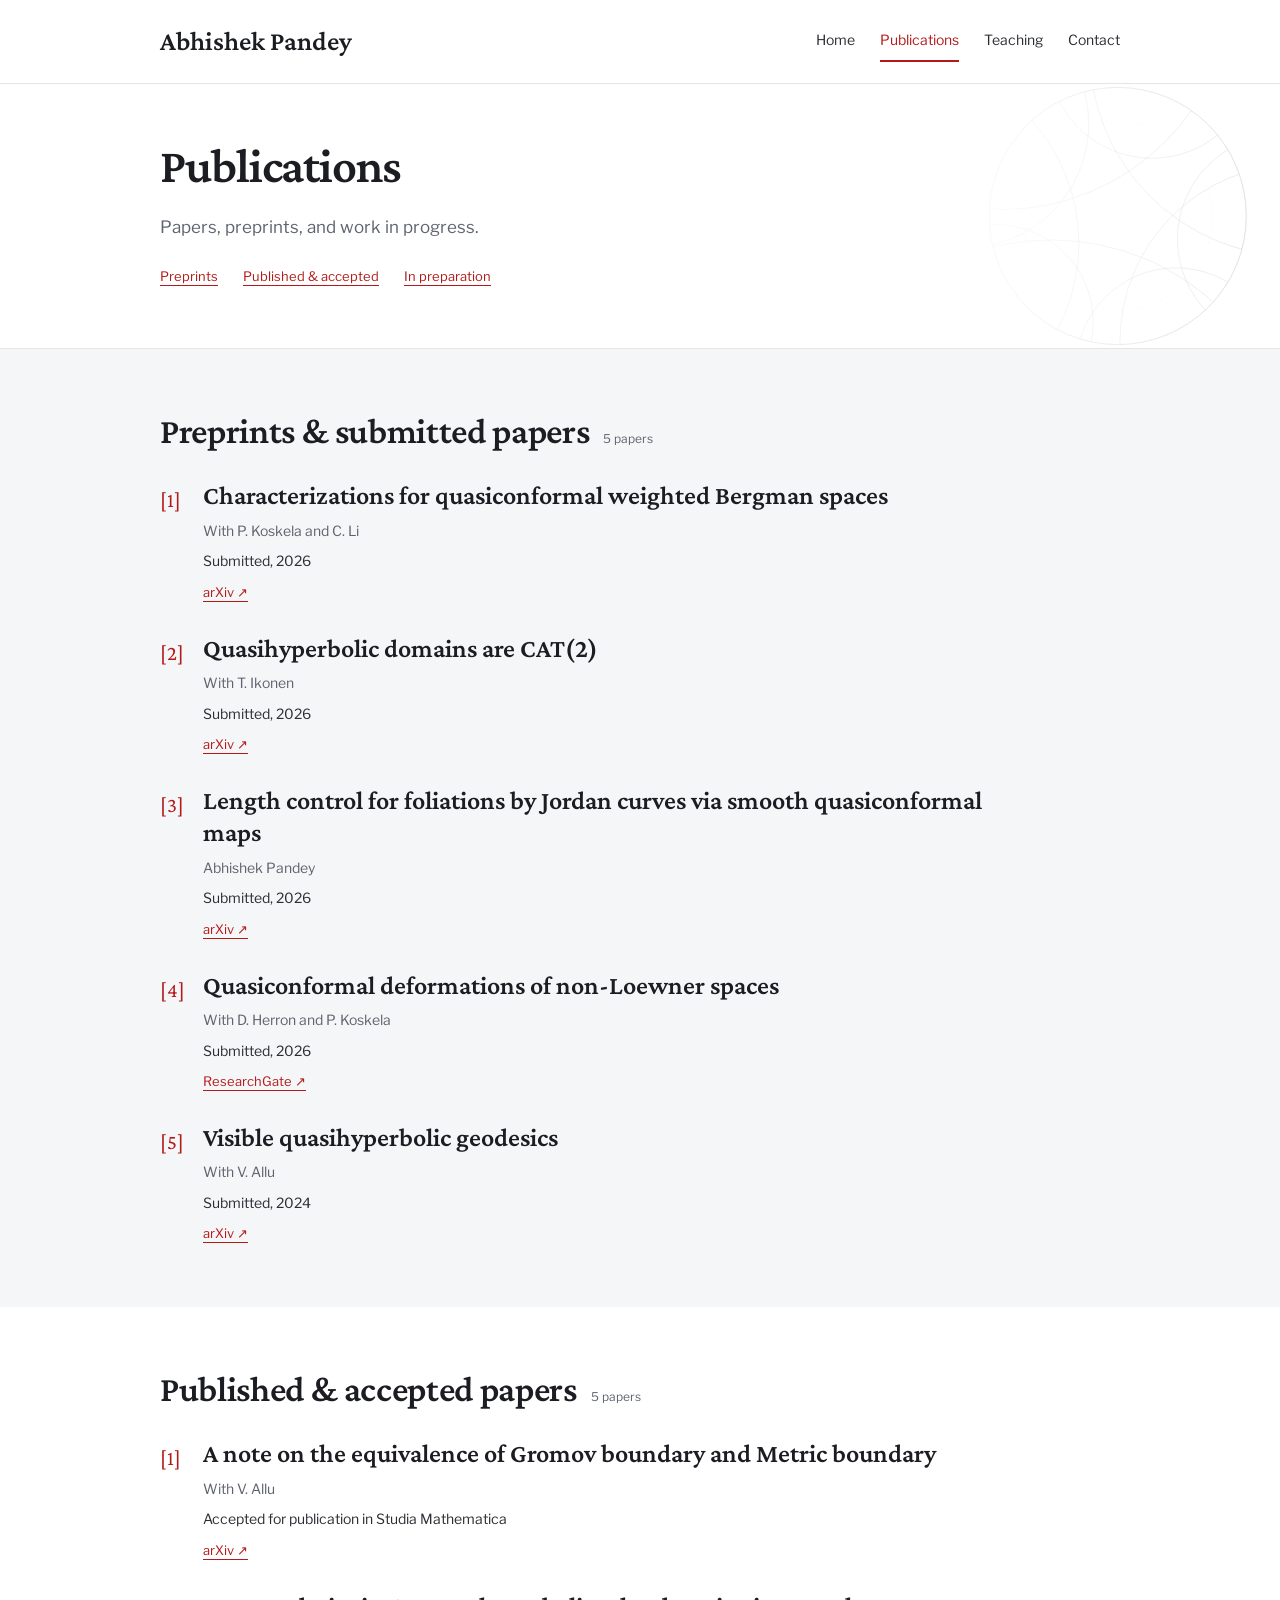
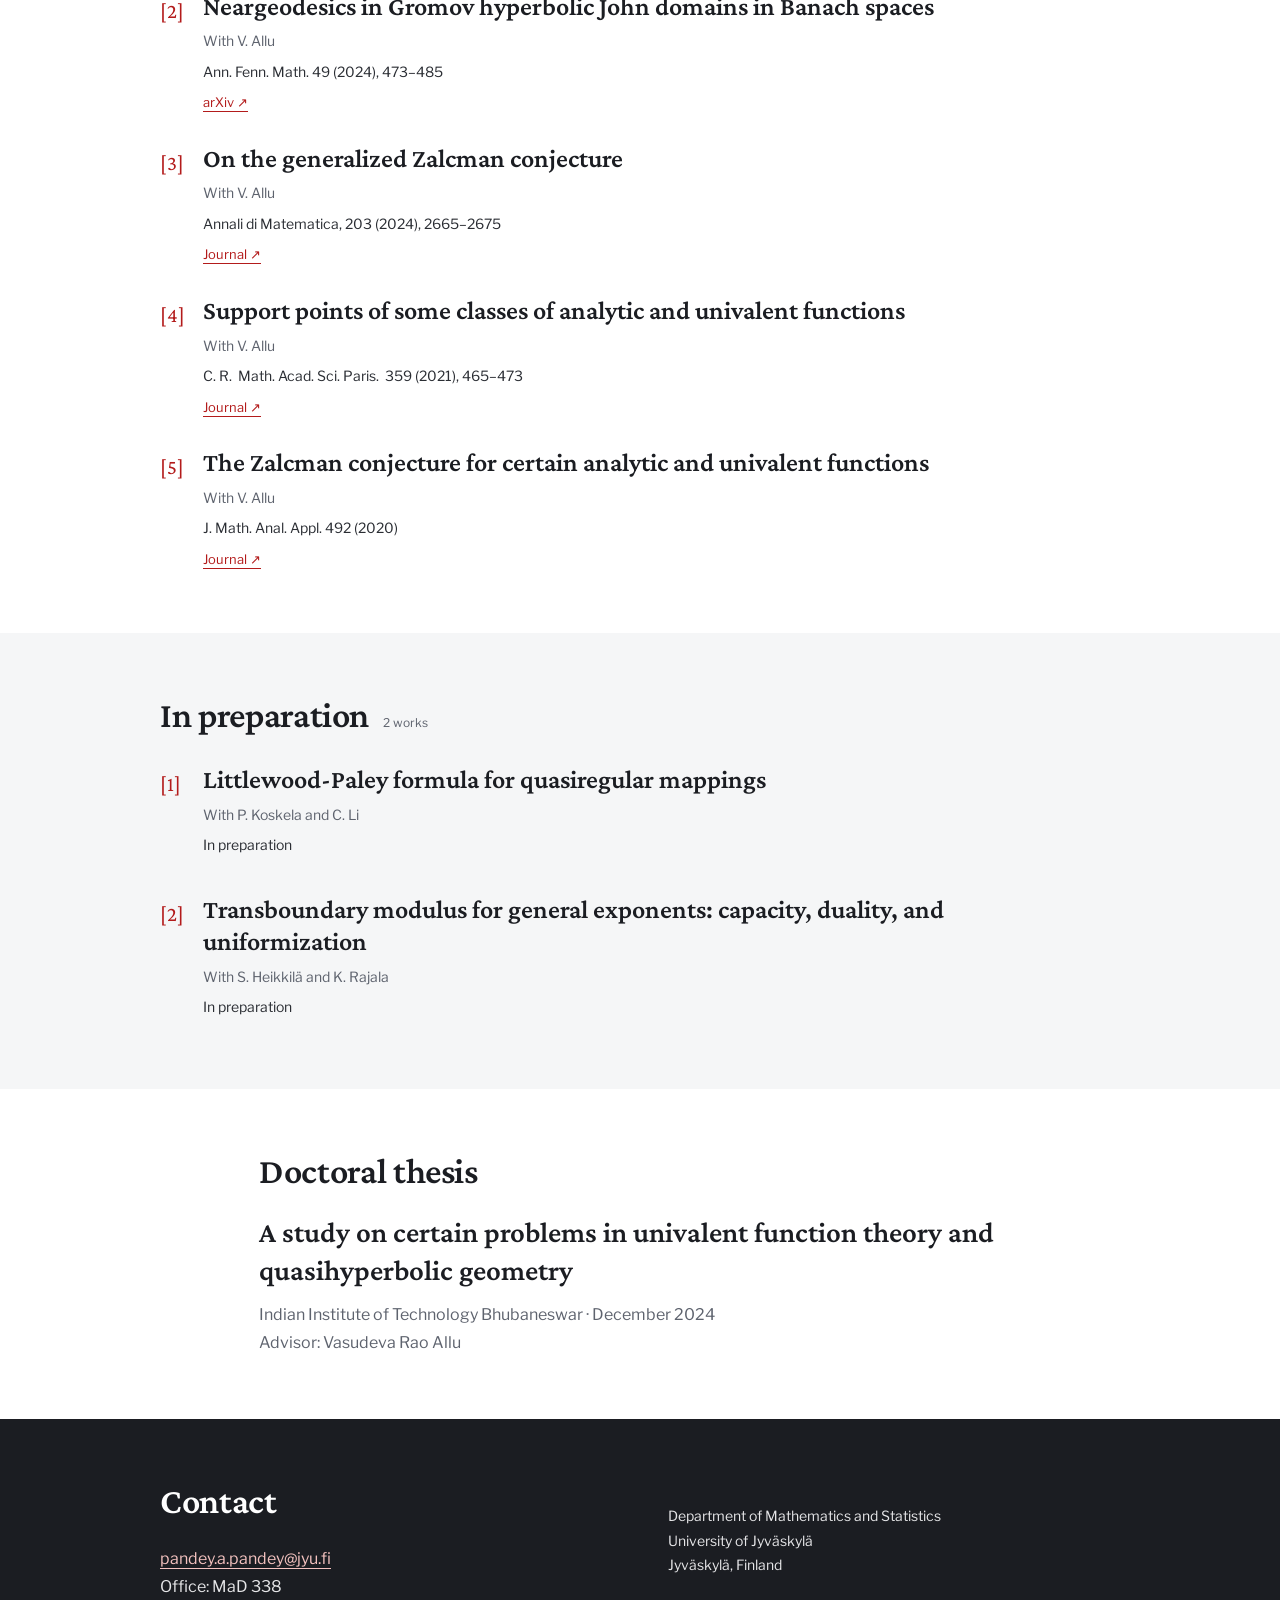
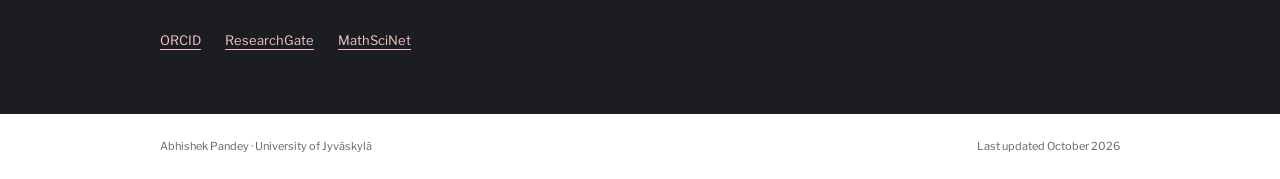
==== publications.html @ 5bc91081 "Add files via upload" ====
<!doctype html>
<html lang="en"><head><meta charset="utf-8"><meta name="viewport" content="width=device-width, initial-scale=1"><title>Publications · Abhishek Pandey</title><meta name="description" content="Research papers, preprints, and work in preparation by Abhishek Pandey in quasiconformal analysis, quasihyperbolic geometry, and complex analysis."><meta name="theme-color" content="#b31b1b"><link rel="icon" type="image/svg+xml" href="assets/favicon.svg"><link rel="stylesheet" href="style.css"><script type="application/ld+json">{"@context": "https://schema.org", "@type": "Person", "name": "Abhishek Pandey", "jobTitle": "Postdoctoral Researcher", "affiliation": {"@type": "Organization", "name": "University of Jyväskylä"}, "email": "pandey.a.pandey@jyu.fi", "sameAs": ["https://orcid.org/0009-0004-5698-4659", "https://www.researchgate.net/profile/Abhishek_Pandey86"]}</script></head><body><a class="skip" href="#main">Skip to content</a><header class="site-header"><div class="wrap header-inner"><a class="site-name" href="index.html">Abhishek Pandey</a><nav class="navigation" aria-label="Main navigation"><a href="index.html">Home</a><a href="publications.html" aria-current="page">Publications</a><a href="teaching.html">Teaching</a><a href="index.html#contact">Contact</a></nav></div></header><main id="main"><section class="hero small" aria-label="Introduction"><div class="wrap"><h1>Publications</h1><p>Papers, preprints, and work in progress.</p><nav class="page-jump" aria-label="Publication sections"><a href="#preprints-submitted">Preprints</a><a href="#published-accepted">Published &amp; accepted</a><a href="#in-preparation">In preparation</a></nav></div></section><section class="section band" id="preprints-submitted" aria-labelledby="preprints-submitted-title"><div class="wrap"><div class="section-heading"><h2 id="preprints-submitted-title">Preprints &amp; submitted papers</h2><span class="count">5 papers</span></div><ol class="paper-list"><li class="paper"><h3><a href="https://arxiv.org/pdf/2610.14267">Characterizations for quasiconformal weighted Bergman spaces</a></h3><p class="authors">With P. Koskela and C. Li</p><p class="citation">Submitted, 2026</p><div class="paper-links"><a href="https://arxiv.org/pdf/2610.14267">arXiv <span aria-hidden="true">↗</span><span class="sr-only"> — Characterizations for quasiconformal weighted Bergman spaces</span></a></div></li><li class="paper"><h3><a href="https://arxiv.org/pdf/2609.24610">Quasihyperbolic domains are CAT(2)</a></h3><p class="authors">With T. Ikonen</p><p class="citation">Submitted, 2026</p><div class="paper-links"><a href="https://arxiv.org/pdf/2609.24610">arXiv <span aria-hidden="true">↗</span><span class="sr-only"> — Quasihyperbolic domains are CAT(2)</span></a></div></li><li class="paper"><h3><a href="https://arxiv.org/abs/2610.21009">Length control for foliations by Jordan curves via smooth quasiconformal maps</a></h3><p class="authors">Abhishek Pandey</p><p class="citation">Submitted, 2026</p><div class="paper-links"><a href="https://arxiv.org/abs/2610.21009">arXiv <span aria-hidden="true">↗</span><span class="sr-only"> — Length control for foliations by Jordan curves via smooth quasiconformal maps</span></a></div></li><li class="paper"><h3><a href="https://www.researchgate.net/publication/415911220_QUASICONFORMAL_DEFORMATIONS_OF_NON-LOEWNER_SPACES">Quasiconformal deformations of non-Loewner spaces</a></h3><p class="authors">With D. Herron and P. Koskela</p><p class="citation">Submitted, 2026</p><div class="paper-links"><a href="https://www.researchgate.net/publication/415911220_QUASICONFORMAL_DEFORMATIONS_OF_NON-LOEWNER_SPACES">ResearchGate <span aria-hidden="true">↗</span><span class="sr-only"> — Quasiconformal deformations of non-Loewner spaces</span></a></div></li><li class="paper"><h3><a href="https://doi.org/10.48550/arXiv.2306.03815">Visible quasihyperbolic geodesics</a></h3><p class="authors">With V. Allu</p><p class="citation">Submitted, 2024</p><div class="paper-links"><a href="https://doi.org/10.48550/arXiv.2306.03815">arXiv <span aria-hidden="true">↗</span><span class="sr-only"> — Visible quasihyperbolic geodesics</span></a></div></li></ol></div></section><section class="section" id="published-accepted" aria-labelledby="published-accepted-title"><div class="wrap"><div class="section-heading"><h2 id="published-accepted-title">Published &amp; accepted papers</h2><span class="count">5 papers</span></div><ol class="paper-list"><li class="paper"><h3><a href="https://arxiv.org/abs/2405.10273">A note on the equivalence of Gromov boundary and Metric boundary</a></h3><p class="authors">With V. Allu</p><p class="citation">Accepted for publication in Studia Mathematica</p><div class="paper-links"><a href="https://arxiv.org/abs/2405.10273">arXiv <span aria-hidden="true">↗</span><span class="sr-only"> — A note on the equivalence of Gromov boundary and Metric boundary</span></a></div></li><li class="paper"><h3><a href="https://arxiv.org/abs/2301.13147v3">Neargeodesics in Gromov hyperbolic John domains in Banach spaces</a></h3><p class="authors">With V. Allu</p><p class="citation">Ann. Fenn. Math. 49 (2024), 473–485</p><div class="paper-links"><a href="https://arxiv.org/abs/2301.13147v3">arXiv <span aria-hidden="true">↗</span><span class="sr-only"> — Neargeodesics in Gromov hyperbolic John domains in Banach spaces</span></a></div></li><li class="paper"><h3><a href="https://doi.org/10.1007/s10231-024-01461-z">On the generalized Zalcman conjecture</a></h3><p class="authors">With V. Allu</p><p class="citation">Annali di Matematica, 203 (2024), 2665–2675</p><div class="paper-links"><a href="https://doi.org/10.1007/s10231-024-01461-z">Journal <span aria-hidden="true">↗</span><span class="sr-only"> — On the generalized Zalcman conjecture</span></a></div></li><li class="paper"><h3><a href="https://comptes-rendus.academie-sciences.fr/mathematique/articles/10.5802/crmath.181/">Support points of some classes of analytic and univalent functions</a></h3><p class="authors">With V. Allu</p><p class="citation">C. R.  Math. Acad. Sci. Paris.  359 (2021), 465–473</p><div class="paper-links"><a href="https://comptes-rendus.academie-sciences.fr/mathematique/articles/10.5802/crmath.181/">Journal <span aria-hidden="true">↗</span><span class="sr-only"> — Support points of some classes of analytic and univalent functions</span></a></div></li><li class="paper"><h3><a href="https://doi.org/10.1016/j.jmaa.2020.124466">The Zalcman conjecture for certain analytic and univalent functions</a></h3><p class="authors">With V. Allu</p><p class="citation">J. Math. Anal. Appl. 492 (2020)</p><div class="paper-links"><a href="https://doi.org/10.1016/j.jmaa.2020.124466">Journal <span aria-hidden="true">↗</span><span class="sr-only"> — The Zalcman conjecture for certain analytic and univalent functions</span></a></div></li></ol></div></section><section class="section band" id="in-preparation" aria-labelledby="in-preparation-title"><div class="wrap"><div class="section-heading"><h2 id="in-preparation-title">In preparation</h2><span class="count">2 works</span></div><ol class="paper-list"><li class="paper"><h3>Littlewood-Paley formula for quasiregular mappings</h3><p class="authors">With P. Koskela and C. Li</p><p class="citation">In preparation</p></li><li class="paper"><h3>Transboundary modulus for general exponents: capacity, duality, and uniformization</h3><p class="authors">With S. Heikkilä and K. Rajala</p><p class="citation">In preparation</p></li></ol></div></section><section class="section" aria-labelledby="thesis-title"><div class="wrap thesis"><h2 id="thesis-title">Doctoral thesis</h2><h3>A study on certain problems in univalent function theory and quasihyperbolic geometry</h3><p class="muted">Indian Institute of Technology Bhubaneswar · December 2024<br>Advisor: Vasudeva Rao Allu</p></div></section><section class="section contact" id="contact" aria-labelledby="contact-title"><div class="wrap"><div class="two-column"><div><h2 id="contact-title">Contact</h2><p><a href="mailto:pandey.a.pandey@jyu.fi">pandey.a.pandey@jyu.fi</a><br>Office: MaD 338</p></div><address>Department of Mathematics and Statistics<br>University of Jyväskylä<br>Jyväskylä, Finland</address></div><div class="profiles"><a href="https://orcid.org/0009-0004-5698-4659">ORCID</a><a href="https://www.researchgate.net/profile/Abhishek_Pandey86">ResearchGate</a><a href="https://mathscinet.ams.org/mathscinet/2006/mathscinet/search/author.html?mrauthid=1399513">MathSciNet</a></div></div></section></main><footer class="footer"><div class="wrap"><p>Abhishek Pandey · University of Jyväskylä</p><p>Last updated October 2026</p></div></footer></body></html>
---- style.css ----
@font-face{font-family:'Crimson Pro';font-style:normal;font-weight:400;font-display:swap;src:url('assets/fonts/crimson-pro-regular.ttf') format('truetype')}
@font-face{font-family:'Crimson Pro';font-style:normal;font-weight:600;font-display:swap;src:url('assets/fonts/crimson-pro-semibold.ttf') format('truetype')}
@font-face{font-family:'Libre Franklin';font-style:normal;font-weight:400;font-display:swap;src:url('assets/fonts/libre-franklin-regular.ttf') format('truetype')}
@font-face{font-family:'Libre Franklin';font-style:normal;font-weight:600;font-display:swap;src:url('assets/fonts/libre-franklin-semibold.ttf') format('truetype')}
:root{--ink:#1b1d22;--body:#2a2d33;--muted:#5e636e;--red:#b31b1b;--rule:#e4e5e8;--band:#f5f6f7;--serif:'Crimson Pro',Georgia,serif;--sans:'Libre Franklin',Arial,sans-serif}
*{box-sizing:border-box}
html{scroll-behavior:smooth;scroll-padding-top:24px}
body{margin:0;background:#fff;color:var(--body);font-family:var(--sans);font-size:16px;line-height:1.75;-webkit-font-smoothing:antialiased}
img{max-width:100%;height:auto;display:block}
a{color:var(--red);text-decoration-thickness:1px;text-underline-offset:4px}
a:hover{color:var(--ink)}
a:focus-visible{outline:2px solid var(--red);outline-offset:5px;border-radius:2px}
p{margin:0 0 18px}p:last-child{margin-bottom:0}
h1,h2,h3{color:var(--ink);font-family:var(--serif);font-weight:600;line-height:1.15;margin:0 0 22px}
h1{font-size:clamp(44px,6vw,66px);letter-spacing:-1.1px}
h2{font-size:36px;letter-spacing:-.35px}
h3{font-size:25px;margin-bottom:12px}
ul{padding-left:22px;margin:0}li+li{margin-top:9px}
.wrap{width:min(100%,1008px);margin:auto;padding-inline:24px}
.skip{position:absolute;left:12px;top:-100px;background:#fff;padding:10px 18px;z-index:10}.skip:focus{top:10px}
.site-header{border-bottom:1px solid var(--rule)}
.header-inner{min-height:79px;display:flex;justify-content:space-between;align-items:center;gap:24px;padding-block:18px}
.site-name{font-family:var(--serif);font-weight:600;font-size:27px;color:var(--ink);text-decoration:none;white-space:nowrap}
.navigation{display:flex;flex-wrap:wrap;gap:25px;align-items:center}
.navigation a{color:var(--body);text-decoration:none;font-size:14px;padding-block:7px;border-bottom:2px solid transparent}
.navigation a:hover,.navigation a[aria-current=page]{color:var(--red);border-color:var(--red)}
.hero{position:relative;isolation:isolate;border-bottom:1px solid var(--rule);overflow:hidden;background:#fff}
.hero:before{content:'';position:absolute;inset:0;z-index:-1;background:url('assets/geometry.svg') no-repeat right center;background-size:auto 115%;opacity:.75}
.hero .wrap{padding-block:80px 86px}
.hero h1{max-width:720px;margin-bottom:17px}
.hero p{font-size:17px;line-height:1.8;max-width:680px}
.hero .affiliation{color:var(--muted);font-size:16px}
.hero.small .wrap{padding-block:54px 60px}.hero.small h1{font-size:49px}
.hero.small p{color:var(--muted)}
.section{padding-block:62px}.band{background:var(--band)}
.about-grid{display:grid;grid-template-columns:200px minmax(0,1fr);gap:48px;align-items:start}
.portrait{width:200px;aspect-ratio:4/5;object-fit:cover;object-position:center 28%;border:1px solid var(--rule);border-radius:2px}
.buttons{display:flex;flex-wrap:wrap;gap:10px;margin-top:25px}
.button{display:inline-flex;justify-content:center;align-items:center;padding:9px 16px;font-size:13px;font-weight:600;color:#fff;background:var(--ink);border:1px solid var(--ink);border-radius:3px;text-decoration:none}
.button:hover{color:#fff;background:var(--red);border-color:var(--red)}
.button.outline{background:transparent;color:var(--ink);border-color:#a5a7ac}.button.outline:hover{color:var(--red);border-color:var(--red)}
.two-column{display:grid;grid-template-columns:1fr 1fr;gap:56px}
.research-list{display:grid;grid-template-columns:1fr 1fr;gap:24px 48px;list-style:none;padding:0}
.research-list li{margin:0;padding-left:18px;border-left:2px solid var(--red)}
.research-list h3{font-size:24px;margin-bottom:8px}.research-list p{font-size:14px;color:var(--muted);line-height:1.8}
.date{font-size:13px;font-weight:600;color:var(--red);display:block;margin-bottom:8px}
.muted{color:var(--muted)}
.role-title{font-size:24px;margin-bottom:8px}.detail{font-size:14px}
.seminar-copy{max-width:760px}
.contact{background:var(--ink);color:#e6e6e8}
.contact h2{color:#fff}.contact a{color:#f3c2bf}.contact a:hover{color:#fff}.contact a:focus-visible{outline-color:#fff}
.contact address{font-style:normal;font-size:14px;align-self:center}
.profiles{display:flex;gap:24px;flex-wrap:wrap;margin-top:28px;font-size:13px}
.footer{padding-block:23px;font-size:11px;color:var(--muted)}
.footer .wrap{display:flex;flex-wrap:wrap;justify-content:space-between;gap:8px}.footer p{margin:0}
.section-heading{display:flex;align-items:baseline;flex-wrap:wrap;gap:14px;margin-bottom:28px}.section-heading h2{margin:0}.count{font-size:12px;color:var(--muted)}
.paper-list{list-style:none;margin:0;padding:0;counter-reset:papers}
.paper{position:relative;padding:0 0 29px 43px;counter-increment:papers;margin:0}
.paper:last-child{padding-bottom:0}
.paper:before{content:'[' counter(papers) ']';position:absolute;left:0;top:2px;color:var(--red);font-family:var(--serif);font-size:21px}
.paper h3{font-size:26px;line-height:1.25;margin:0 0 6px;max-width:820px}
.paper h3 a{color:var(--ink);text-decoration:none}.paper h3 a:hover{color:var(--red);text-decoration:underline}
.paper .authors{color:var(--muted);font-size:14px;margin:0 0 6px}.paper .citation{font-size:14px;margin:0 0 7px}
.paper-links{display:flex;flex-wrap:wrap;gap:18px;font-size:13px}
.page-jump{display:flex;flex-wrap:wrap;gap:10px 25px;font-size:13px;margin-top:23px}
.thesis{max-width:810px}.thesis h3{font-size:29px;line-height:1.3}
.teaching-list{list-style:none;padding:0}
.teaching-list li{display:grid;grid-template-columns:150px minmax(0,1fr);gap:26px;padding:14px 0;border-bottom:1px solid var(--rule);margin:0}
.teaching-list li:first-child{padding-top:0}.teaching-list li:last-child{border:0;padding-bottom:0}
.teaching-list .date{margin:4px 0 0}.teaching-list h3{font-size:24px;margin-bottom:4px}.teaching-list p{font-size:14px;color:var(--muted)}
.prose{max-width:810px}.prose li{padding-left:5px}
[hidden]{display:none!important}
@media(min-width:1400px){.hero:before{background-position:calc(50% + 320px) center}}
@media(max-width:720px){body{font-size:15px}.wrap{padding-inline:20px}.header-inner{align-items:flex-start;flex-direction:column;gap:6px;padding-block:15px}.navigation{gap:22px;width:100%}.navigation a{font-size:13px}.site-name{font-size:27px}.hero .wrap{padding-block:51px 58px}.hero:before{opacity:.38;background-position:calc(100% + 170px) center}.hero h1{font-size:46px;letter-spacing:-.7px}.hero p{font-size:16px}.hero .affiliation{font-size:14px}.hero.small .wrap{padding-block:40px 45px}.hero.small h1{font-size:43px}.section{padding-block:43px}.about-grid{grid-template-columns:1fr;gap:28px}.portrait{width:170px}.two-column,.research-list{grid-template-columns:1fr;gap:32px}h2{font-size:33px}.paper h3{font-size:24px}.paper{padding-left:35px}.teaching-list li{grid-template-columns:1fr;gap:5px}.profiles{gap:14px 23px}.footer .wrap{display:block}.footer p+p{margin-top:5px}.contact address{font-size:14px}}
@media(prefers-reduced-motion:reduce){html{scroll-behavior:auto}}
@media print{.navigation,.buttons,.page-jump,.skip{display:none}.hero:before{display:none}.hero .wrap,.hero.small .wrap{padding-block:25px}.section{padding-block:25px}.contact{background:#fff;color:#222;border-top:1px solid #ccc}.contact h2,.contact a{color:#222}.band{background:#fff}.paper{break-inside:avoid}.footer{border-top:1px solid #ccc}}

.sr-only{position:absolute;width:1px;height:1px;padding:0;margin:-1px;overflow:hidden;clip:rect(0,0,0,0);white-space:nowrap;border:0}
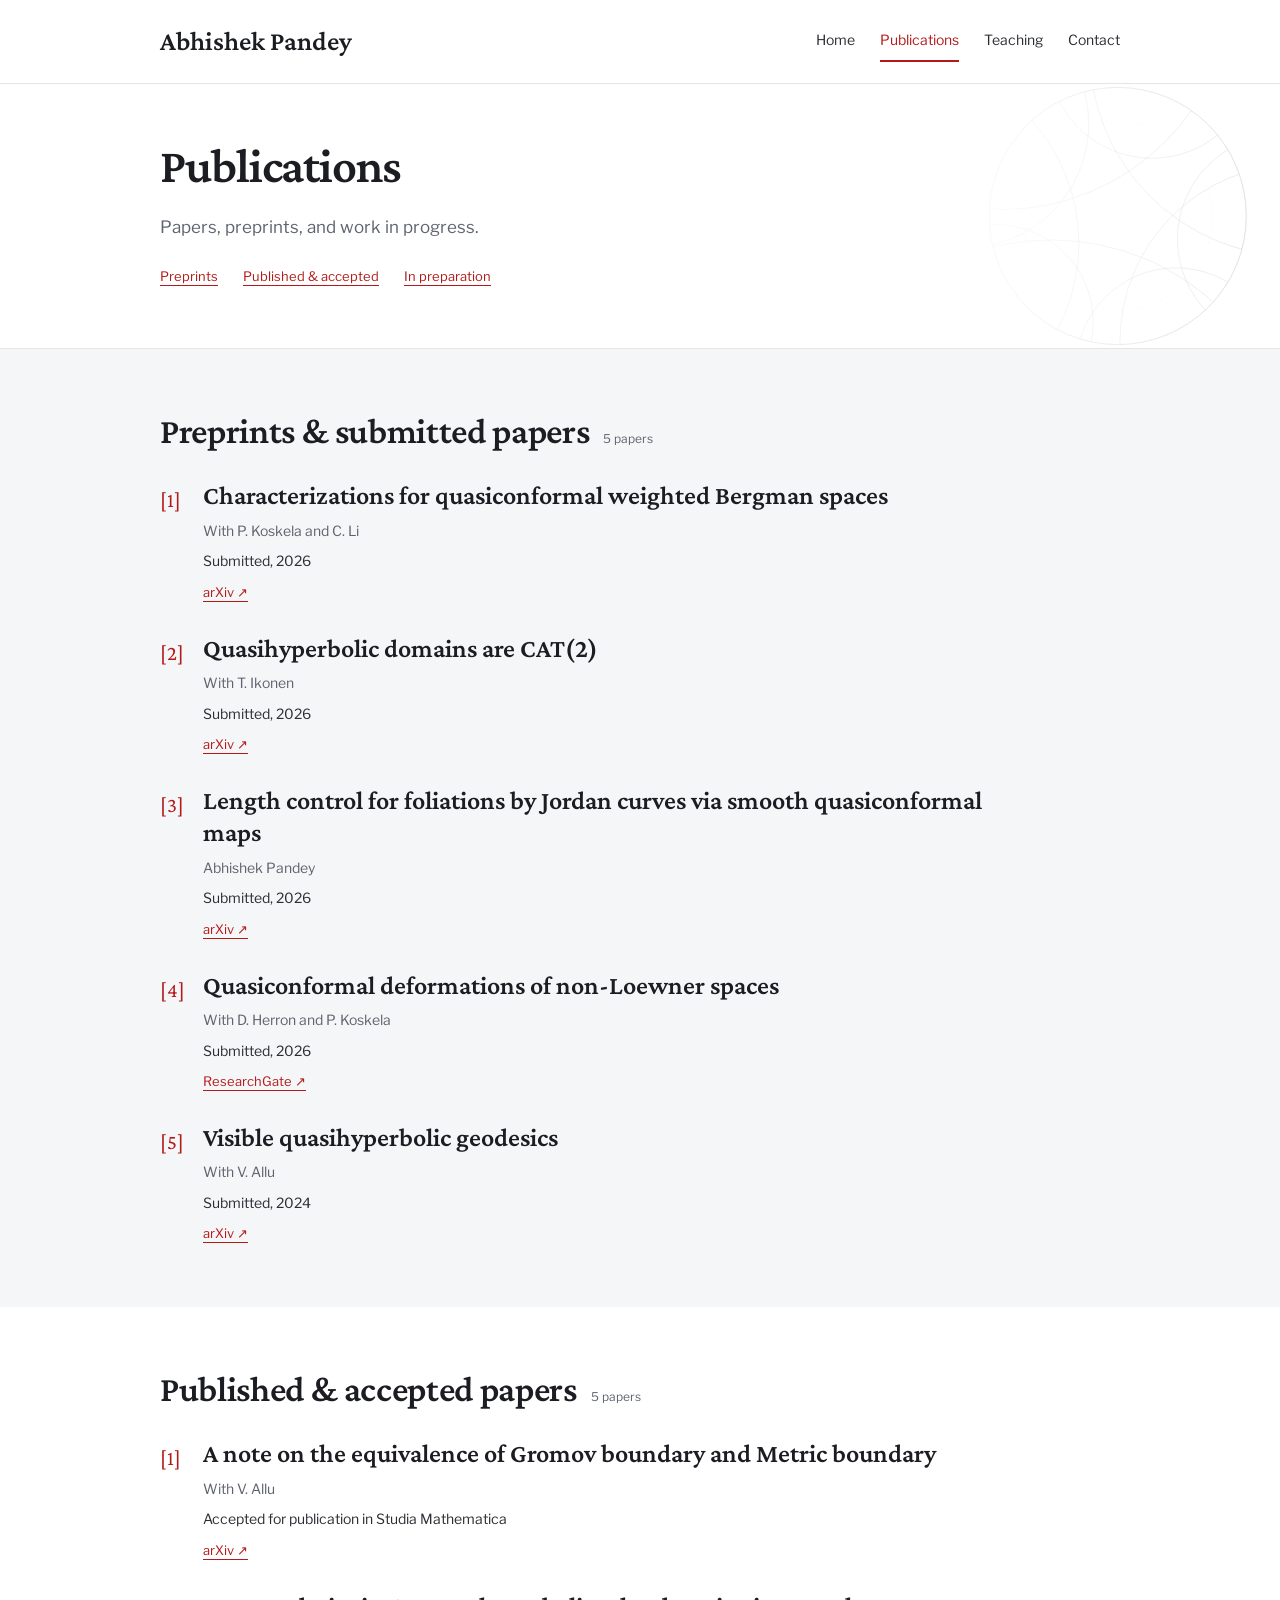
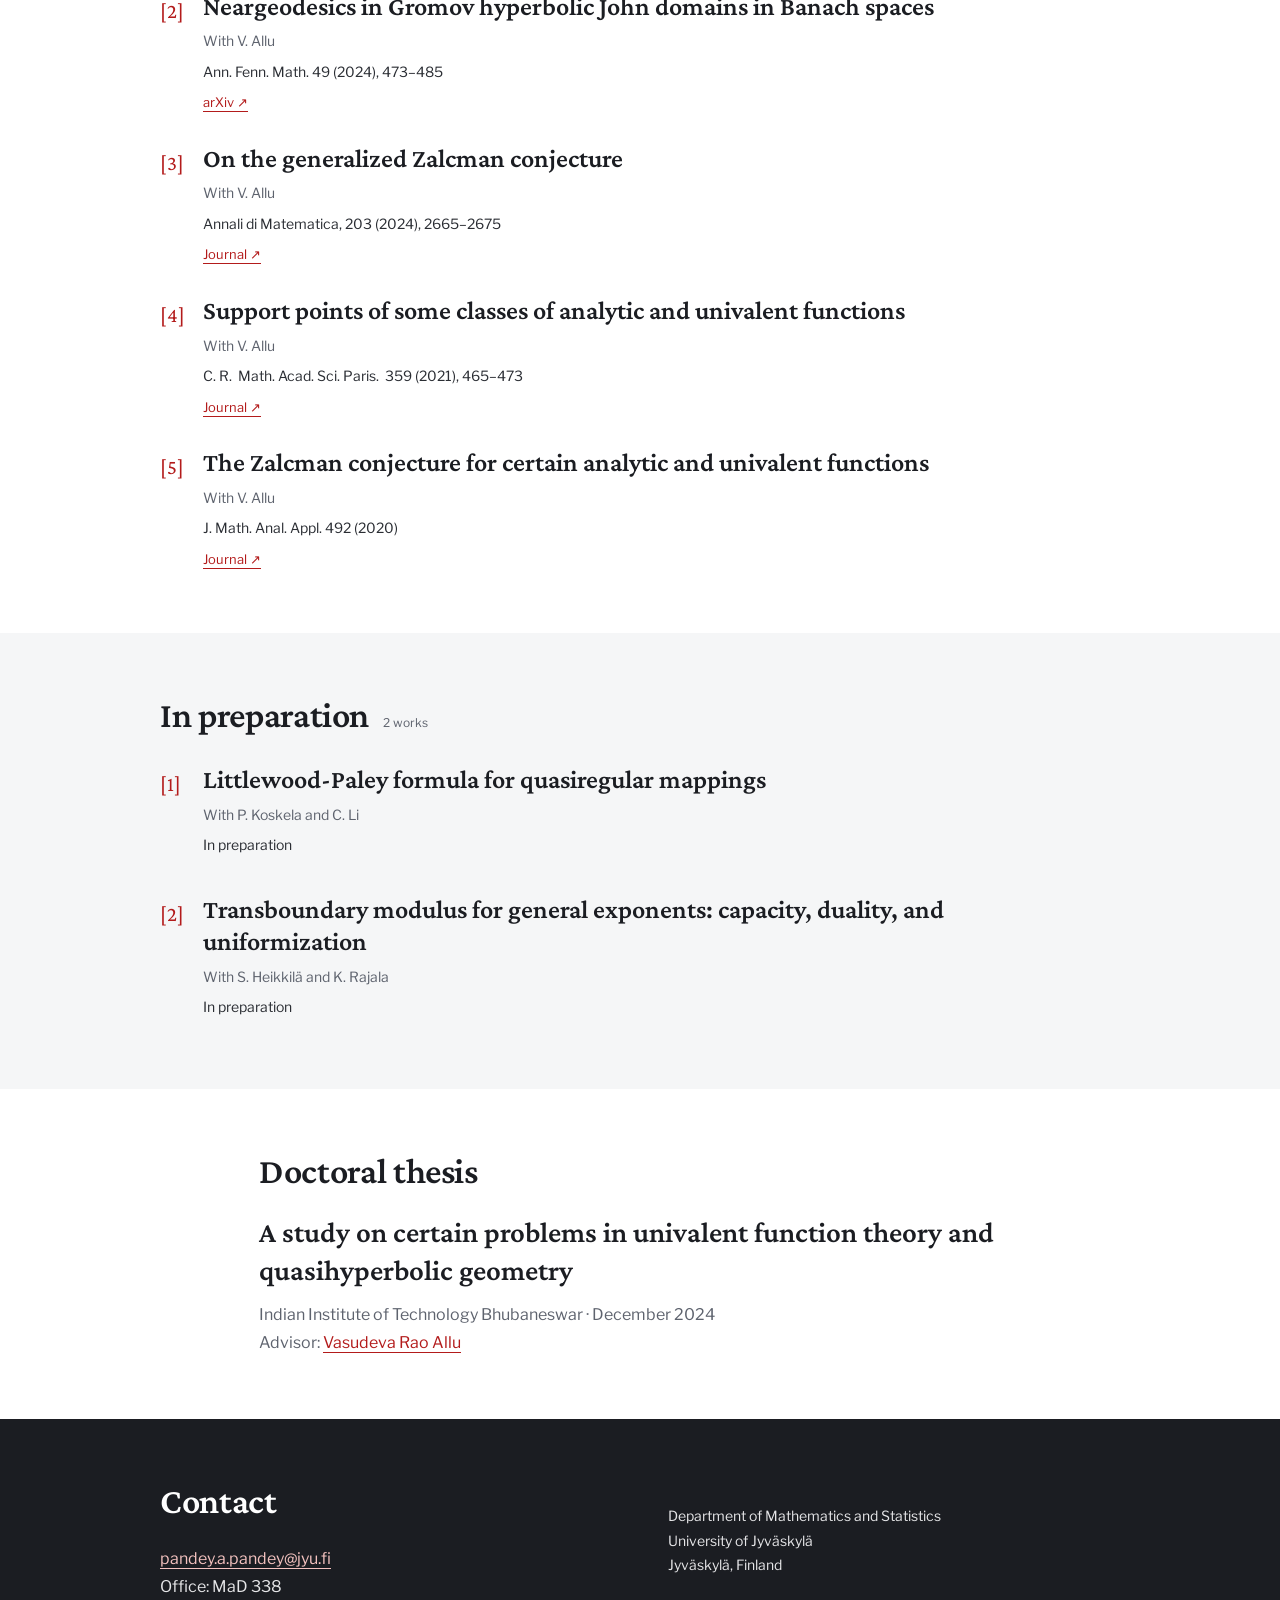
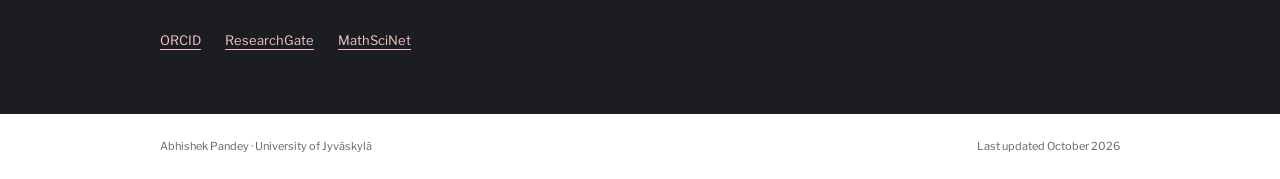
==== commit f35ac343: "Add files via upload" ====
--- a/publications.html
+++ b/publications.html
@@ -1,2 +1,2 @@
 <!doctype html>
-<html lang="en"><head><meta charset="utf-8"><meta name="viewport" content="width=device-width, initial-scale=1"><title>Publications · Abhishek Pandey</title><meta name="description" content="Research papers, preprints, and work in preparation by Abhishek Pandey in quasiconformal analysis, quasihyperbolic geometry, and complex analysis."><meta name="theme-color" content="#b31b1b"><link rel="icon" type="image/svg+xml" href="assets/favicon.svg"><link rel="stylesheet" href="style.css"><script type="application/ld+json">{"@context": "https://schema.org", "@type": "Person", "name": "Abhishek Pandey", "jobTitle": "Postdoctoral Researcher", "affiliation": {"@type": "Organization", "name": "University of Jyväskylä"}, "email": "pandey.a.pandey@jyu.fi", "sameAs": ["https://orcid.org/0009-0004-5698-4659", "https://www.researchgate.net/profile/Abhishek_Pandey86"]}</script></head><body><a class="skip" href="#main">Skip to content</a><header class="site-header"><div class="wrap header-inner"><a class="site-name" href="index.html">Abhishek Pandey</a><nav class="navigation" aria-label="Main navigation"><a href="index.html">Home</a><a href="publications.html" aria-current="page">Publications</a><a href="teaching.html">Teaching</a><a href="index.html#contact">Contact</a></nav></div></header><main id="main"><section class="hero small" aria-label="Introduction"><div class="wrap"><h1>Publications</h1><p>Papers, preprints, and work in progress.</p><nav class="page-jump" aria-label="Publication sections"><a href="#preprints-submitted">Preprints</a><a href="#published-accepted">Published &amp; accepted</a><a href="#in-preparation">In preparation</a></nav></div></section><section class="section band" id="preprints-submitted" aria-labelledby="preprints-submitted-title"><div class="wrap"><div class="section-heading"><h2 id="preprints-submitted-title">Preprints &amp; submitted papers</h2><span class="count">5 papers</span></div><ol class="paper-list"><li class="paper"><h3><a href="https://arxiv.org/pdf/2610.14267">Characterizations for quasiconformal weighted Bergman spaces</a></h3><p class="authors">With P. Koskela and C. Li</p><p class="citation">Submitted, 2026</p><div class="paper-links"><a href="https://arxiv.org/pdf/2610.14267">arXiv <span aria-hidden="true">↗</span><span class="sr-only"> — Characterizations for quasiconformal weighted Bergman spaces</span></a></div></li><li class="paper"><h3><a href="https://arxiv.org/pdf/2609.24610">Quasihyperbolic domains are CAT(2)</a></h3><p class="authors">With T. Ikonen</p><p class="citation">Submitted, 2026</p><div class="paper-links"><a href="https://arxiv.org/pdf/2609.24610">arXiv <span aria-hidden="true">↗</span><span class="sr-only"> — Quasihyperbolic domains are CAT(2)</span></a></div></li><li class="paper"><h3><a href="https://arxiv.org/abs/2610.21009">Length control for foliations by Jordan curves via smooth quasiconformal maps</a></h3><p class="authors">Abhishek Pandey</p><p class="citation">Submitted, 2026</p><div class="paper-links"><a href="https://arxiv.org/abs/2610.21009">arXiv <span aria-hidden="true">↗</span><span class="sr-only"> — Length control for foliations by Jordan curves via smooth quasiconformal maps</span></a></div></li><li class="paper"><h3><a href="https://www.researchgate.net/publication/415911220_QUASICONFORMAL_DEFORMATIONS_OF_NON-LOEWNER_SPACES">Quasiconformal deformations of non-Loewner spaces</a></h3><p class="authors">With D. Herron and P. Koskela</p><p class="citation">Submitted, 2026</p><div class="paper-links"><a href="https://www.researchgate.net/publication/415911220_QUASICONFORMAL_DEFORMATIONS_OF_NON-LOEWNER_SPACES">ResearchGate <span aria-hidden="true">↗</span><span class="sr-only"> — Quasiconformal deformations of non-Loewner spaces</span></a></div></li><li class="paper"><h3><a href="https://doi.org/10.48550/arXiv.2306.03815">Visible quasihyperbolic geodesics</a></h3><p class="authors">With V. Allu</p><p class="citation">Submitted, 2024</p><div class="paper-links"><a href="https://doi.org/10.48550/arXiv.2306.03815">arXiv <span aria-hidden="true">↗</span><span class="sr-only"> — Visible quasihyperbolic geodesics</span></a></div></li></ol></div></section><section class="section" id="published-accepted" aria-labelledby="published-accepted-title"><div class="wrap"><div class="section-heading"><h2 id="published-accepted-title">Published &amp; accepted papers</h2><span class="count">5 papers</span></div><ol class="paper-list"><li class="paper"><h3><a href="https://arxiv.org/abs/2405.10273">A note on the equivalence of Gromov boundary and Metric boundary</a></h3><p class="authors">With V. Allu</p><p class="citation">Accepted for publication in Studia Mathematica</p><div class="paper-links"><a href="https://arxiv.org/abs/2405.10273">arXiv <span aria-hidden="true">↗</span><span class="sr-only"> — A note on the equivalence of Gromov boundary and Metric boundary</span></a></div></li><li class="paper"><h3><a href="https://arxiv.org/abs/2301.13147v3">Neargeodesics in Gromov hyperbolic John domains in Banach spaces</a></h3><p class="authors">With V. Allu</p><p class="citation">Ann. Fenn. Math. 49 (2024), 473–485</p><div class="paper-links"><a href="https://arxiv.org/abs/2301.13147v3">arXiv <span aria-hidden="true">↗</span><span class="sr-only"> — Neargeodesics in Gromov hyperbolic John domains in Banach spaces</span></a></div></li><li class="paper"><h3><a href="https://doi.org/10.1007/s10231-024-01461-z">On the generalized Zalcman conjecture</a></h3><p class="authors">With V. Allu</p><p class="citation">Annali di Matematica, 203 (2024), 2665–2675</p><div class="paper-links"><a href="https://doi.org/10.1007/s10231-024-01461-z">Journal <span aria-hidden="true">↗</span><span class="sr-only"> — On the generalized Zalcman conjecture</span></a></div></li><li class="paper"><h3><a href="https://comptes-rendus.academie-sciences.fr/mathematique/articles/10.5802/crmath.181/">Support points of some classes of analytic and univalent functions</a></h3><p class="authors">With V. Allu</p><p class="citation">C. R.  Math. Acad. Sci. Paris.  359 (2021), 465–473</p><div class="paper-links"><a href="https://comptes-rendus.academie-sciences.fr/mathematique/articles/10.5802/crmath.181/">Journal <span aria-hidden="true">↗</span><span class="sr-only"> — Support points of some classes of analytic and univalent functions</span></a></div></li><li class="paper"><h3><a href="https://doi.org/10.1016/j.jmaa.2020.124466">The Zalcman conjecture for certain analytic and univalent functions</a></h3><p class="authors">With V. Allu</p><p class="citation">J. Math. Anal. Appl. 492 (2020)</p><div class="paper-links"><a href="https://doi.org/10.1016/j.jmaa.2020.124466">Journal <span aria-hidden="true">↗</span><span class="sr-only"> — The Zalcman conjecture for certain analytic and univalent functions</span></a></div></li></ol></div></section><section class="section band" id="in-preparation" aria-labelledby="in-preparation-title"><div class="wrap"><div class="section-heading"><h2 id="in-preparation-title">In preparation</h2><span class="count">2 works</span></div><ol class="paper-list"><li class="paper"><h3>Littlewood-Paley formula for quasiregular mappings</h3><p class="authors">With P. Koskela and C. Li</p><p class="citation">In preparation</p></li><li class="paper"><h3>Transboundary modulus for general exponents: capacity, duality, and uniformization</h3><p class="authors">With S. Heikkilä and K. Rajala</p><p class="citation">In preparation</p></li></ol></div></section><section class="section" aria-labelledby="thesis-title"><div class="wrap thesis"><h2 id="thesis-title">Doctoral thesis</h2><h3>A study on certain problems in univalent function theory and quasihyperbolic geometry</h3><p class="muted">Indian Institute of Technology Bhubaneswar · December 2024<br>Advisor: Vasudeva Rao Allu</p></div></section><section class="section contact" id="contact" aria-labelledby="contact-title"><div class="wrap"><div class="two-column"><div><h2 id="contact-title">Contact</h2><p><a href="mailto:pandey.a.pandey@jyu.fi">pandey.a.pandey@jyu.fi</a><br>Office: MaD 338</p></div><address>Department of Mathematics and Statistics<br>University of Jyväskylä<br>Jyväskylä, Finland</address></div><div class="profiles"><a href="https://orcid.org/0009-0004-5698-4659">ORCID</a><a href="https://www.researchgate.net/profile/Abhishek_Pandey86">ResearchGate</a><a href="https://mathscinet.ams.org/mathscinet/2006/mathscinet/search/author.html?mrauthid=1399513">MathSciNet</a></div></div></section></main><footer class="footer"><div class="wrap"><p>Abhishek Pandey · University of Jyväskylä</p><p>Last updated October 2026</p></div></footer></body></html>+<html lang="en"><head><meta charset="utf-8"><meta name="viewport" content="width=device-width, initial-scale=1"><title>Publications · Abhishek Pandey</title><meta name="description" content="Research papers, preprints, and work in preparation by Abhishek Pandey in quasiconformal analysis, quasihyperbolic geometry, and complex analysis."><meta name="theme-color" content="#b31b1b"><link rel="icon" type="image/svg+xml" href="assets/favicon.svg"><link rel="stylesheet" href="style.css"><script type="application/ld+json">{"@context": "https://schema.org", "@type": "Person", "name": "Abhishek Pandey", "jobTitle": "Postdoctoral Researcher", "affiliation": {"@type": "Organization", "name": "University of Jyväskylä"}, "email": "pandey.a.pandey@jyu.fi", "sameAs": ["https://orcid.org/0009-0004-5698-4659", "https://www.researchgate.net/profile/Abhishek_Pandey86"]}</script></head><body><a class="skip" href="#main">Skip to content</a><header class="site-header"><div class="wrap header-inner"><a class="site-name" href="index.html">Abhishek Pandey</a><nav class="navigation" aria-label="Main navigation"><a href="index.html">Home</a><a href="publications.html" aria-current="page">Publications</a><a href="teaching.html">Teaching</a><a href="index.html#contact">Contact</a></nav></div></header><main id="main"><section class="hero small" aria-label="Introduction"><div class="wrap"><h1>Publications</h1><p>Papers, preprints, and work in progress.</p><nav class="page-jump" aria-label="Publication sections"><a href="#preprints-submitted">Preprints</a><a href="#published-accepted">Published &amp; accepted</a><a href="#in-preparation">In preparation</a></nav></div></section><section class="section band" id="preprints-submitted" aria-labelledby="preprints-submitted-title"><div class="wrap"><div class="section-heading"><h2 id="preprints-submitted-title">Preprints &amp; submitted papers</h2><span class="count">5 papers</span></div><ol class="paper-list"><li class="paper"><h3><a href="https://arxiv.org/pdf/2610.14267">Characterizations for quasiconformal weighted Bergman spaces</a></h3><p class="authors">With P. Koskela and C. Li</p><p class="citation">Submitted, 2026</p><div class="paper-links"><a href="https://arxiv.org/pdf/2610.14267">arXiv <span aria-hidden="true">↗</span><span class="sr-only"> — Characterizations for quasiconformal weighted Bergman spaces</span></a></div></li><li class="paper"><h3><a href="https://arxiv.org/pdf/2609.24610">Quasihyperbolic domains are CAT(2)</a></h3><p class="authors">With T. Ikonen</p><p class="citation">Submitted, 2026</p><div class="paper-links"><a href="https://arxiv.org/pdf/2609.24610">arXiv <span aria-hidden="true">↗</span><span class="sr-only"> — Quasihyperbolic domains are CAT(2)</span></a></div></li><li class="paper"><h3><a href="https://arxiv.org/abs/2610.21009">Length control for foliations by Jordan curves via smooth quasiconformal maps</a></h3><p class="authors">Abhishek Pandey</p><p class="citation">Submitted, 2026</p><div class="paper-links"><a href="https://arxiv.org/abs/2610.21009">arXiv <span aria-hidden="true">↗</span><span class="sr-only"> — Length control for foliations by Jordan curves via smooth quasiconformal maps</span></a></div></li><li class="paper"><h3><a href="https://www.researchgate.net/publication/415911220_QUASICONFORMAL_DEFORMATIONS_OF_NON-LOEWNER_SPACES">Quasiconformal deformations of non-Loewner spaces</a></h3><p class="authors">With D. Herron and P. Koskela</p><p class="citation">Submitted, 2026</p><div class="paper-links"><a href="https://www.researchgate.net/publication/415911220_QUASICONFORMAL_DEFORMATIONS_OF_NON-LOEWNER_SPACES">ResearchGate <span aria-hidden="true">↗</span><span class="sr-only"> — Quasiconformal deformations of non-Loewner spaces</span></a></div></li><li class="paper"><h3><a href="https://doi.org/10.48550/arXiv.2306.03815">Visible quasihyperbolic geodesics</a></h3><p class="authors">With V. Allu</p><p class="citation">Submitted, 2024</p><div class="paper-links"><a href="https://doi.org/10.48550/arXiv.2306.03815">arXiv <span aria-hidden="true">↗</span><span class="sr-only"> — Visible quasihyperbolic geodesics</span></a></div></li></ol></div></section><section class="section" id="published-accepted" aria-labelledby="published-accepted-title"><div class="wrap"><div class="section-heading"><h2 id="published-accepted-title">Published &amp; accepted papers</h2><span class="count">5 papers</span></div><ol class="paper-list"><li class="paper"><h3><a href="https://arxiv.org/abs/2405.10273">A note on the equivalence of Gromov boundary and Metric boundary</a></h3><p class="authors">With V. Allu</p><p class="citation">Accepted for publication in Studia Mathematica</p><div class="paper-links"><a href="https://arxiv.org/abs/2405.10273">arXiv <span aria-hidden="true">↗</span><span class="sr-only"> — A note on the equivalence of Gromov boundary and Metric boundary</span></a></div></li><li class="paper"><h3><a href="https://arxiv.org/abs/2301.13147v3">Neargeodesics in Gromov hyperbolic John domains in Banach spaces</a></h3><p class="authors">With V. Allu</p><p class="citation">Ann. Fenn. Math. 49 (2024), 473–485</p><div class="paper-links"><a href="https://arxiv.org/abs/2301.13147v3">arXiv <span aria-hidden="true">↗</span><span class="sr-only"> — Neargeodesics in Gromov hyperbolic John domains in Banach spaces</span></a></div></li><li class="paper"><h3><a href="https://doi.org/10.1007/s10231-024-01461-z">On the generalized Zalcman conjecture</a></h3><p class="authors">With V. Allu</p><p class="citation">Annali di Matematica, 203 (2024), 2665–2675</p><div class="paper-links"><a href="https://doi.org/10.1007/s10231-024-01461-z">Journal <span aria-hidden="true">↗</span><span class="sr-only"> — On the generalized Zalcman conjecture</span></a></div></li><li class="paper"><h3><a href="https://comptes-rendus.academie-sciences.fr/mathematique/articles/10.5802/crmath.181/">Support points of some classes of analytic and univalent functions</a></h3><p class="authors">With V. Allu</p><p class="citation">C. R.  Math. Acad. Sci. Paris.  359 (2021), 465–473</p><div class="paper-links"><a href="https://comptes-rendus.academie-sciences.fr/mathematique/articles/10.5802/crmath.181/">Journal <span aria-hidden="true">↗</span><span class="sr-only"> — Support points of some classes of analytic and univalent functions</span></a></div></li><li class="paper"><h3><a href="https://doi.org/10.1016/j.jmaa.2020.124466">The Zalcman conjecture for certain analytic and univalent functions</a></h3><p class="authors">With V. Allu</p><p class="citation">J. Math. Anal. Appl. 492 (2020)</p><div class="paper-links"><a href="https://doi.org/10.1016/j.jmaa.2020.124466">Journal <span aria-hidden="true">↗</span><span class="sr-only"> — The Zalcman conjecture for certain analytic and univalent functions</span></a></div></li></ol></div></section><section class="section band" id="in-preparation" aria-labelledby="in-preparation-title"><div class="wrap"><div class="section-heading"><h2 id="in-preparation-title">In preparation</h2><span class="count">2 works</span></div><ol class="paper-list"><li class="paper"><h3>Littlewood-Paley formula for quasiregular mappings</h3><p class="authors">With P. Koskela and C. Li</p><p class="citation">In preparation</p></li><li class="paper"><h3>Transboundary modulus for general exponents: capacity, duality, and uniformization</h3><p class="authors">With S. Heikkilä and K. Rajala</p><p class="citation">In preparation</p></li></ol></div></section><section class="section" aria-labelledby="thesis-title"><div class="wrap thesis"><h2 id="thesis-title">Doctoral thesis</h2><h3>A study on certain problems in univalent function theory and quasihyperbolic geometry</h3><p class="muted">Indian Institute of Technology Bhubaneswar · December 2024<br>Advisor: <a href="https://sbs.iitbbs.ac.in/index.php/vasura/">Vasudeva Rao Allu</a></p></div></section><section class="section contact" id="contact" aria-labelledby="contact-title"><div class="wrap"><div class="two-column"><div><h2 id="contact-title">Contact</h2><p><a href="mailto:pandey.a.pandey@jyu.fi">pandey.a.pandey@jyu.fi</a><br>Office: MaD 338</p></div><address>Department of Mathematics and Statistics<br>University of Jyväskylä<br>Jyväskylä, Finland</address></div><div class="profiles"><a href="https://orcid.org/0009-0004-5698-4659">ORCID</a><a href="https://www.researchgate.net/profile/Abhishek_Pandey86">ResearchGate</a><a href="https://mathscinet.ams.org/mathscinet/2006/mathscinet/search/author.html?mrauthid=1399513">MathSciNet</a></div></div></section></main><footer class="footer"><div class="wrap"><p>Abhishek Pandey · University of Jyväskylä</p><p>Last updated October 2026</p></div></footer></body></html>
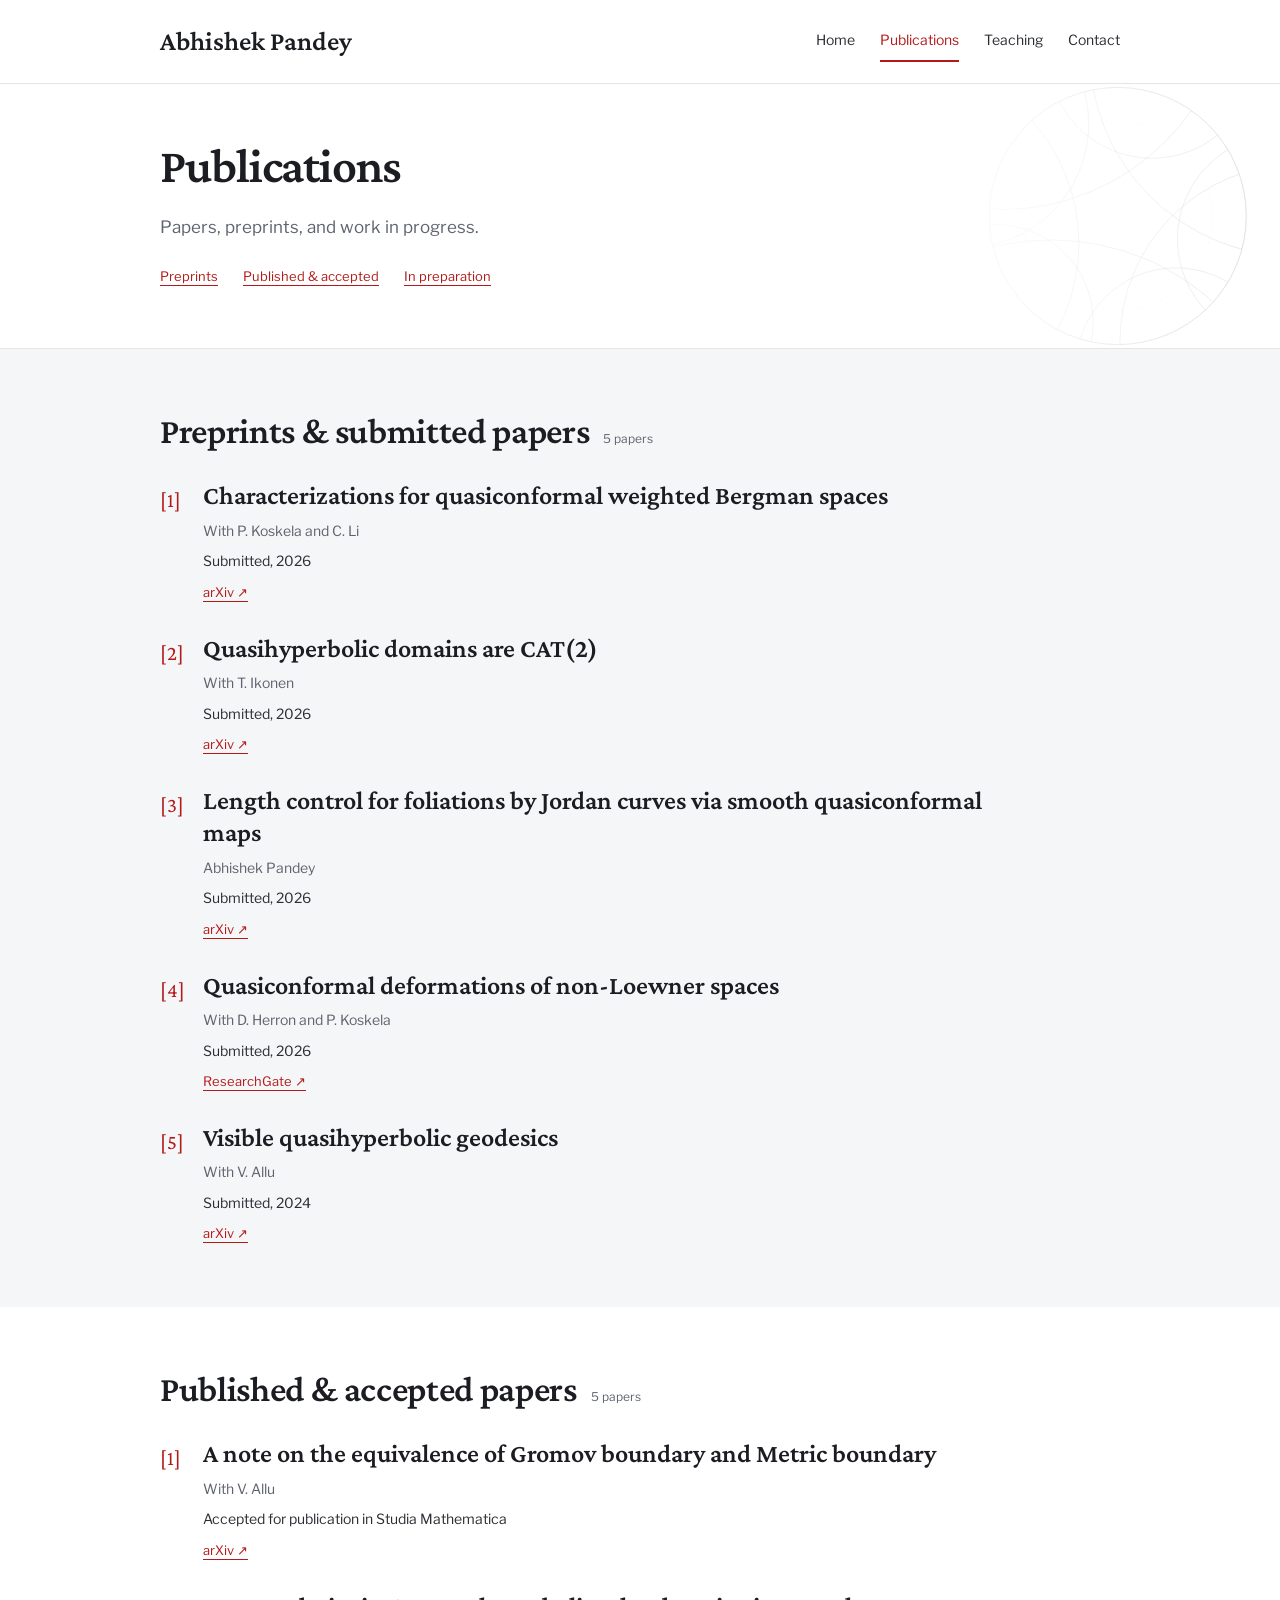
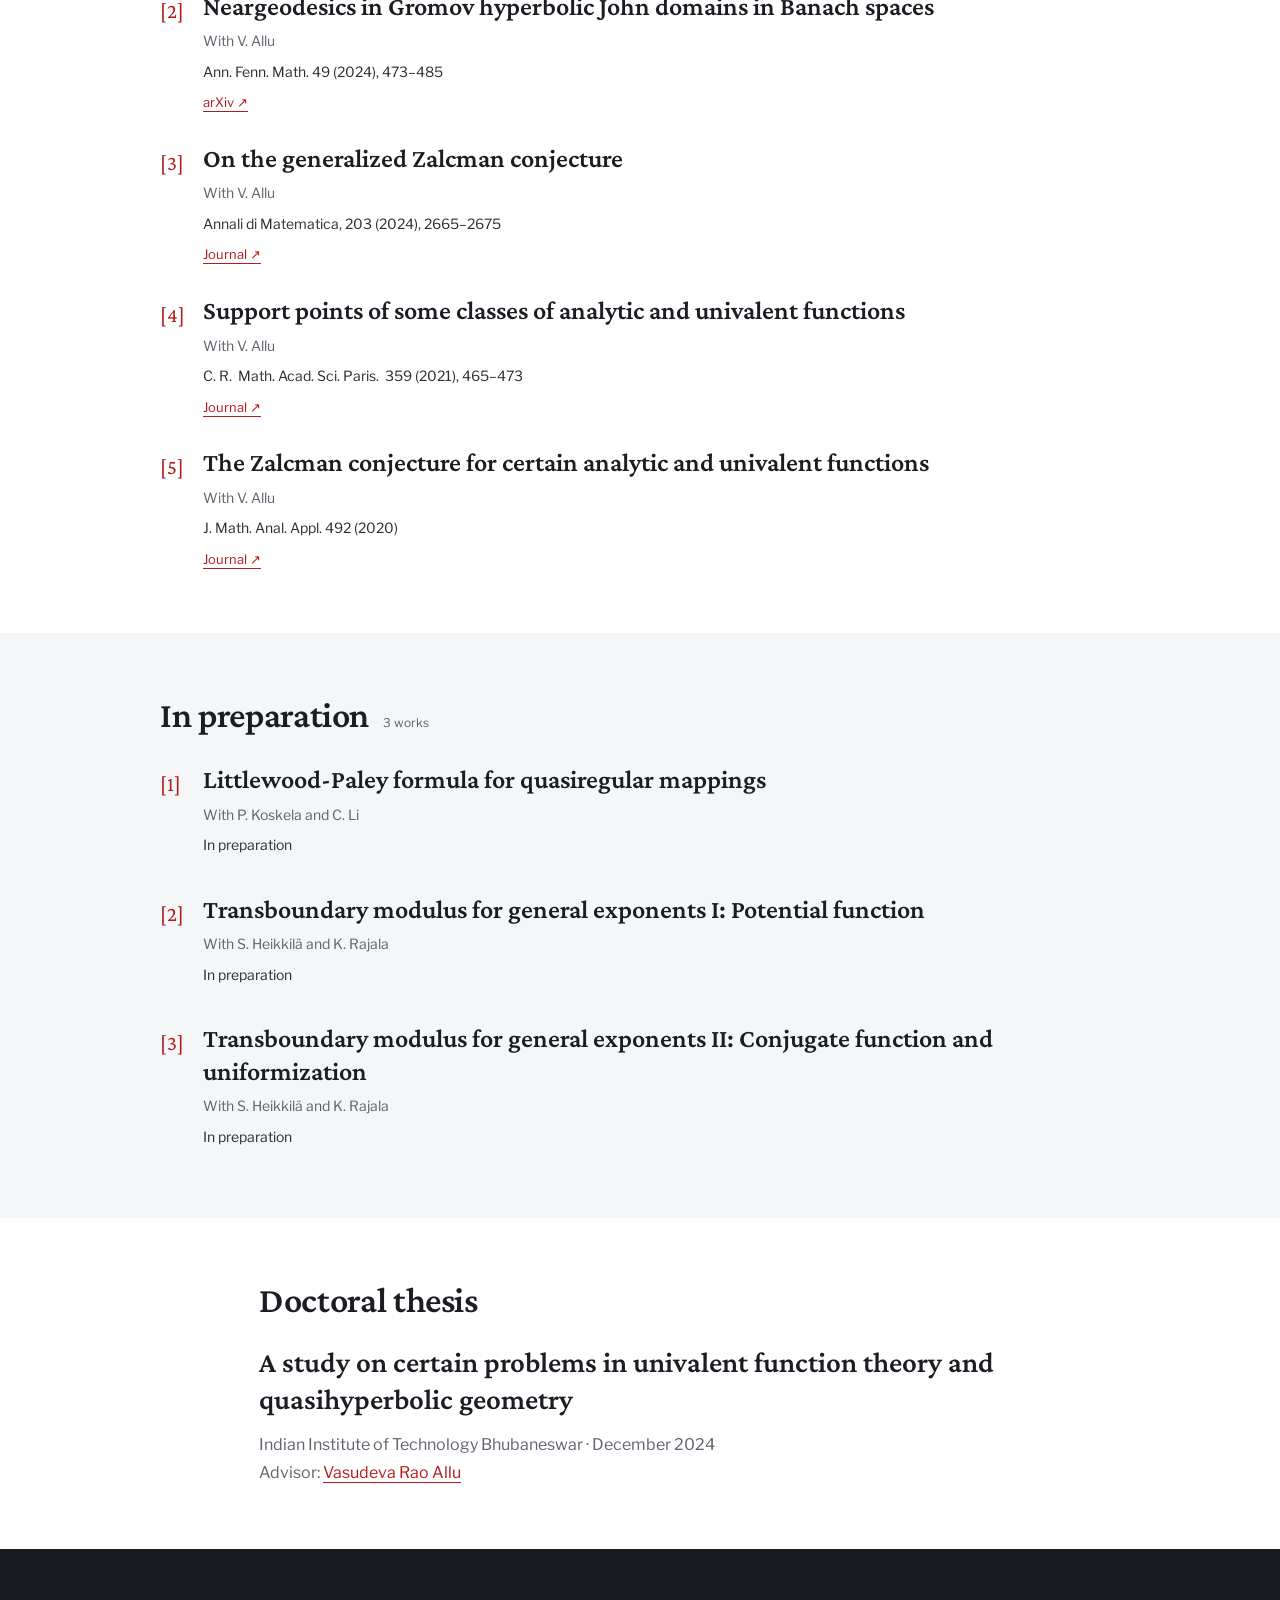
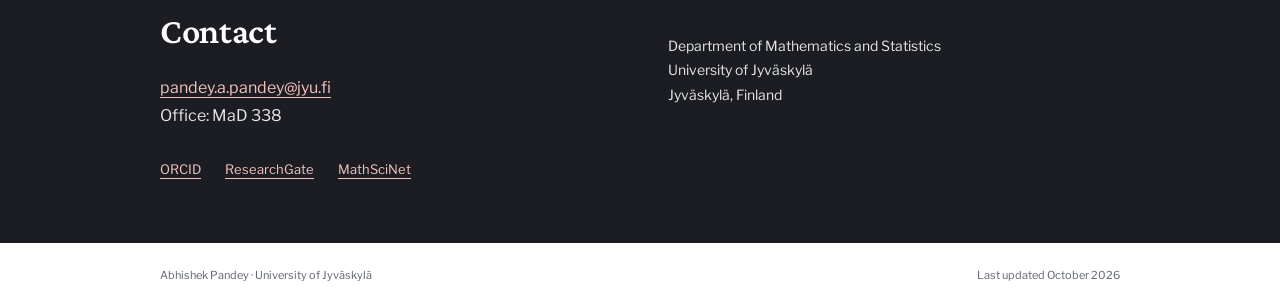
==== commit 5a5a49ff: "Add files via upload" ====
--- a/publications.html
+++ b/publications.html
@@ -1,2 +1,2 @@
 <!doctype html>
-<html lang="en"><head><meta charset="utf-8"><meta name="viewport" content="width=device-width, initial-scale=1"><title>Publications · Abhishek Pandey</title><meta name="description" content="Research papers, preprints, and work in preparation by Abhishek Pandey in quasiconformal analysis, quasihyperbolic geometry, and complex analysis."><meta name="theme-color" content="#b31b1b"><link rel="icon" type="image/svg+xml" href="assets/favicon.svg"><link rel="stylesheet" href="style.css"><script type="application/ld+json">{"@context": "https://schema.org", "@type": "Person", "name": "Abhishek Pandey", "jobTitle": "Postdoctoral Researcher", "affiliation": {"@type": "Organization", "name": "University of Jyväskylä"}, "email": "pandey.a.pandey@jyu.fi", "sameAs": ["https://orcid.org/0009-0004-5698-4659", "https://www.researchgate.net/profile/Abhishek_Pandey86"]}</script></head><body><a class="skip" href="#main">Skip to content</a><header class="site-header"><div class="wrap header-inner"><a class="site-name" href="index.html">Abhishek Pandey</a><nav class="navigation" aria-label="Main navigation"><a href="index.html">Home</a><a href="publications.html" aria-current="page">Publications</a><a href="teaching.html">Teaching</a><a href="index.html#contact">Contact</a></nav></div></header><main id="main"><section class="hero small" aria-label="Introduction"><div class="wrap"><h1>Publications</h1><p>Papers, preprints, and work in progress.</p><nav class="page-jump" aria-label="Publication sections"><a href="#preprints-submitted">Preprints</a><a href="#published-accepted">Published &amp; accepted</a><a href="#in-preparation">In preparation</a></nav></div></section><section class="section band" id="preprints-submitted" aria-labelledby="preprints-submitted-title"><div class="wrap"><div class="section-heading"><h2 id="preprints-submitted-title">Preprints &amp; submitted papers</h2><span class="count">5 papers</span></div><ol class="paper-list"><li class="paper"><h3><a href="https://arxiv.org/pdf/2610.14267">Characterizations for quasiconformal weighted Bergman spaces</a></h3><p class="authors">With P. Koskela and C. Li</p><p class="citation">Submitted, 2026</p><div class="paper-links"><a href="https://arxiv.org/pdf/2610.14267">arXiv <span aria-hidden="true">↗</span><span class="sr-only"> — Characterizations for quasiconformal weighted Bergman spaces</span></a></div></li><li class="paper"><h3><a href="https://arxiv.org/pdf/2609.24610">Quasihyperbolic domains are CAT(2)</a></h3><p class="authors">With T. Ikonen</p><p class="citation">Submitted, 2026</p><div class="paper-links"><a href="https://arxiv.org/pdf/2609.24610">arXiv <span aria-hidden="true">↗</span><span class="sr-only"> — Quasihyperbolic domains are CAT(2)</span></a></div></li><li class="paper"><h3><a href="https://arxiv.org/abs/2610.21009">Length control for foliations by Jordan curves via smooth quasiconformal maps</a></h3><p class="authors">Abhishek Pandey</p><p class="citation">Submitted, 2026</p><div class="paper-links"><a href="https://arxiv.org/abs/2610.21009">arXiv <span aria-hidden="true">↗</span><span class="sr-only"> — Length control for foliations by Jordan curves via smooth quasiconformal maps</span></a></div></li><li class="paper"><h3><a href="https://www.researchgate.net/publication/415911220_QUASICONFORMAL_DEFORMATIONS_OF_NON-LOEWNER_SPACES">Quasiconformal deformations of non-Loewner spaces</a></h3><p class="authors">With D. Herron and P. Koskela</p><p class="citation">Submitted, 2026</p><div class="paper-links"><a href="https://www.researchgate.net/publication/415911220_QUASICONFORMAL_DEFORMATIONS_OF_NON-LOEWNER_SPACES">ResearchGate <span aria-hidden="true">↗</span><span class="sr-only"> — Quasiconformal deformations of non-Loewner spaces</span></a></div></li><li class="paper"><h3><a href="https://doi.org/10.48550/arXiv.2306.03815">Visible quasihyperbolic geodesics</a></h3><p class="authors">With V. Allu</p><p class="citation">Submitted, 2024</p><div class="paper-links"><a href="https://doi.org/10.48550/arXiv.2306.03815">arXiv <span aria-hidden="true">↗</span><span class="sr-only"> — Visible quasihyperbolic geodesics</span></a></div></li></ol></div></section><section class="section" id="published-accepted" aria-labelledby="published-accepted-title"><div class="wrap"><div class="section-heading"><h2 id="published-accepted-title">Published &amp; accepted papers</h2><span class="count">5 papers</span></div><ol class="paper-list"><li class="paper"><h3><a href="https://arxiv.org/abs/2405.10273">A note on the equivalence of Gromov boundary and Metric boundary</a></h3><p class="authors">With V. Allu</p><p class="citation">Accepted for publication in Studia Mathematica</p><div class="paper-links"><a href="https://arxiv.org/abs/2405.10273">arXiv <span aria-hidden="true">↗</span><span class="sr-only"> — A note on the equivalence of Gromov boundary and Metric boundary</span></a></div></li><li class="paper"><h3><a href="https://arxiv.org/abs/2301.13147v3">Neargeodesics in Gromov hyperbolic John domains in Banach spaces</a></h3><p class="authors">With V. Allu</p><p class="citation">Ann. Fenn. Math. 49 (2024), 473–485</p><div class="paper-links"><a href="https://arxiv.org/abs/2301.13147v3">arXiv <span aria-hidden="true">↗</span><span class="sr-only"> — Neargeodesics in Gromov hyperbolic John domains in Banach spaces</span></a></div></li><li class="paper"><h3><a href="https://doi.org/10.1007/s10231-024-01461-z">On the generalized Zalcman conjecture</a></h3><p class="authors">With V. Allu</p><p class="citation">Annali di Matematica, 203 (2024), 2665–2675</p><div class="paper-links"><a href="https://doi.org/10.1007/s10231-024-01461-z">Journal <span aria-hidden="true">↗</span><span class="sr-only"> — On the generalized Zalcman conjecture</span></a></div></li><li class="paper"><h3><a href="https://comptes-rendus.academie-sciences.fr/mathematique/articles/10.5802/crmath.181/">Support points of some classes of analytic and univalent functions</a></h3><p class="authors">With V. Allu</p><p class="citation">C. R.  Math. Acad. Sci. Paris.  359 (2021), 465–473</p><div class="paper-links"><a href="https://comptes-rendus.academie-sciences.fr/mathematique/articles/10.5802/crmath.181/">Journal <span aria-hidden="true">↗</span><span class="sr-only"> — Support points of some classes of analytic and univalent functions</span></a></div></li><li class="paper"><h3><a href="https://doi.org/10.1016/j.jmaa.2020.124466">The Zalcman conjecture for certain analytic and univalent functions</a></h3><p class="authors">With V. Allu</p><p class="citation">J. Math. Anal. Appl. 492 (2020)</p><div class="paper-links"><a href="https://doi.org/10.1016/j.jmaa.2020.124466">Journal <span aria-hidden="true">↗</span><span class="sr-only"> — The Zalcman conjecture for certain analytic and univalent functions</span></a></div></li></ol></div></section><section class="section band" id="in-preparation" aria-labelledby="in-preparation-title"><div class="wrap"><div class="section-heading"><h2 id="in-preparation-title">In preparation</h2><span class="count">2 works</span></div><ol class="paper-list"><li class="paper"><h3>Littlewood-Paley formula for quasiregular mappings</h3><p class="authors">With P. Koskela and C. Li</p><p class="citation">In preparation</p></li><li class="paper"><h3>Transboundary modulus for general exponents: capacity, duality, and uniformization</h3><p class="authors">With S. Heikkilä and K. Rajala</p><p class="citation">In preparation</p></li></ol></div></section><section class="section" aria-labelledby="thesis-title"><div class="wrap thesis"><h2 id="thesis-title">Doctoral thesis</h2><h3>A study on certain problems in univalent function theory and quasihyperbolic geometry</h3><p class="muted">Indian Institute of Technology Bhubaneswar · December 2024<br>Advisor: <a href="https://sbs.iitbbs.ac.in/index.php/vasura/">Vasudeva Rao Allu</a></p></div></section><section class="section contact" id="contact" aria-labelledby="contact-title"><div class="wrap"><div class="two-column"><div><h2 id="contact-title">Contact</h2><p><a href="mailto:pandey.a.pandey@jyu.fi">pandey.a.pandey@jyu.fi</a><br>Office: MaD 338</p></div><address>Department of Mathematics and Statistics<br>University of Jyväskylä<br>Jyväskylä, Finland</address></div><div class="profiles"><a href="https://orcid.org/0009-0004-5698-4659">ORCID</a><a href="https://www.researchgate.net/profile/Abhishek_Pandey86">ResearchGate</a><a href="https://mathscinet.ams.org/mathscinet/2006/mathscinet/search/author.html?mrauthid=1399513">MathSciNet</a></div></div></section></main><footer class="footer"><div class="wrap"><p>Abhishek Pandey · University of Jyväskylä</p><p>Last updated October 2026</p></div></footer></body></html>+<html lang="en"><head><meta charset="utf-8"><meta name="viewport" content="width=device-width, initial-scale=1"><title>Publications · Abhishek Pandey</title><meta name="description" content="Research papers, preprints, and work in preparation by Abhishek Pandey in quasiconformal analysis, quasihyperbolic geometry, and complex analysis."><meta name="theme-color" content="#b31b1b"><link rel="icon" type="image/svg+xml" href="assets/favicon.svg"><link rel="stylesheet" href="style.css"><script type="application/ld+json">{"@context": "https://schema.org", "@type": "Person", "name": "Abhishek Pandey", "jobTitle": "Postdoctoral Researcher", "affiliation": {"@type": "Organization", "name": "University of Jyväskylä"}, "email": "pandey.a.pandey@jyu.fi", "sameAs": ["https://orcid.org/0009-0004-5698-4659", "https://www.researchgate.net/profile/Abhishek_Pandey86"]}</script></head><body><a class="skip" href="#main">Skip to content</a><header class="site-header"><div class="wrap header-inner"><a class="site-name" href="index.html">Abhishek Pandey</a><nav class="navigation" aria-label="Main navigation"><a href="index.html">Home</a><a href="publications.html" aria-current="page">Publications</a><a href="teaching.html">Teaching</a><a href="index.html#contact">Contact</a></nav></div></header><main id="main"><section class="hero small" aria-label="Introduction"><div class="wrap"><h1>Publications</h1><p>Papers, preprints, and work in progress.</p><nav class="page-jump" aria-label="Publication sections"><a href="#preprints-submitted">Preprints</a><a href="#published-accepted">Published &amp; accepted</a><a href="#in-preparation">In preparation</a></nav></div></section><section class="section band" id="preprints-submitted" aria-labelledby="preprints-submitted-title"><div class="wrap"><div class="section-heading"><h2 id="preprints-submitted-title">Preprints &amp; submitted papers</h2><span class="count">5 papers</span></div><ol class="paper-list"><li class="paper"><h3><a href="https://arxiv.org/pdf/2610.14267">Characterizations for quasiconformal weighted Bergman spaces</a></h3><p class="authors">With P. Koskela and C. Li</p><p class="citation">Submitted, 2026</p><div class="paper-links"><a href="https://arxiv.org/pdf/2610.14267">arXiv <span aria-hidden="true">↗</span><span class="sr-only"> — Characterizations for quasiconformal weighted Bergman spaces</span></a></div></li><li class="paper"><h3><a href="https://arxiv.org/pdf/2609.24610">Quasihyperbolic domains are CAT(2)</a></h3><p class="authors">With T. Ikonen</p><p class="citation">Submitted, 2026</p><div class="paper-links"><a href="https://arxiv.org/pdf/2609.24610">arXiv <span aria-hidden="true">↗</span><span class="sr-only"> — Quasihyperbolic domains are CAT(2)</span></a></div></li><li class="paper"><h3><a href="https://arxiv.org/abs/2610.21009">Length control for foliations by Jordan curves via smooth quasiconformal maps</a></h3><p class="authors">Abhishek Pandey</p><p class="citation">Submitted, 2026</p><div class="paper-links"><a href="https://arxiv.org/abs/2610.21009">arXiv <span aria-hidden="true">↗</span><span class="sr-only"> — Length control for foliations by Jordan curves via smooth quasiconformal maps</span></a></div></li><li class="paper"><h3><a href="https://www.researchgate.net/publication/415911220_QUASICONFORMAL_DEFORMATIONS_OF_NON-LOEWNER_SPACES">Quasiconformal deformations of non-Loewner spaces</a></h3><p class="authors">With D. Herron and P. Koskela</p><p class="citation">Submitted, 2026</p><div class="paper-links"><a href="https://www.researchgate.net/publication/415911220_QUASICONFORMAL_DEFORMATIONS_OF_NON-LOEWNER_SPACES">ResearchGate <span aria-hidden="true">↗</span><span class="sr-only"> — Quasiconformal deformations of non-Loewner spaces</span></a></div></li><li class="paper"><h3><a href="https://doi.org/10.48550/arXiv.2306.03815">Visible quasihyperbolic geodesics</a></h3><p class="authors">With V. Allu</p><p class="citation">Submitted, 2024</p><div class="paper-links"><a href="https://doi.org/10.48550/arXiv.2306.03815">arXiv <span aria-hidden="true">↗</span><span class="sr-only"> — Visible quasihyperbolic geodesics</span></a></div></li></ol></div></section><section class="section" id="published-accepted" aria-labelledby="published-accepted-title"><div class="wrap"><div class="section-heading"><h2 id="published-accepted-title">Published &amp; accepted papers</h2><span class="count">5 papers</span></div><ol class="paper-list"><li class="paper"><h3><a href="https://arxiv.org/abs/2405.10273">A note on the equivalence of Gromov boundary and Metric boundary</a></h3><p class="authors">With V. Allu</p><p class="citation">Accepted for publication in Studia Mathematica</p><div class="paper-links"><a href="https://arxiv.org/abs/2405.10273">arXiv <span aria-hidden="true">↗</span><span class="sr-only"> — A note on the equivalence of Gromov boundary and Metric boundary</span></a></div></li><li class="paper"><h3><a href="https://arxiv.org/abs/2301.13147v3">Neargeodesics in Gromov hyperbolic John domains in Banach spaces</a></h3><p class="authors">With V. Allu</p><p class="citation">Ann. Fenn. Math. 49 (2024), 473–485</p><div class="paper-links"><a href="https://arxiv.org/abs/2301.13147v3">arXiv <span aria-hidden="true">↗</span><span class="sr-only"> — Neargeodesics in Gromov hyperbolic John domains in Banach spaces</span></a></div></li><li class="paper"><h3><a href="https://doi.org/10.1007/s10231-024-01461-z">On the generalized Zalcman conjecture</a></h3><p class="authors">With V. Allu</p><p class="citation">Annali di Matematica, 203 (2024), 2665–2675</p><div class="paper-links"><a href="https://doi.org/10.1007/s10231-024-01461-z">Journal <span aria-hidden="true">↗</span><span class="sr-only"> — On the generalized Zalcman conjecture</span></a></div></li><li class="paper"><h3><a href="https://comptes-rendus.academie-sciences.fr/mathematique/articles/10.5802/crmath.181/">Support points of some classes of analytic and univalent functions</a></h3><p class="authors">With V. Allu</p><p class="citation">C. R.  Math. Acad. Sci. Paris.  359 (2021), 465–473</p><div class="paper-links"><a href="https://comptes-rendus.academie-sciences.fr/mathematique/articles/10.5802/crmath.181/">Journal <span aria-hidden="true">↗</span><span class="sr-only"> — Support points of some classes of analytic and univalent functions</span></a></div></li><li class="paper"><h3><a href="https://doi.org/10.1016/j.jmaa.2020.124466">The Zalcman conjecture for certain analytic and univalent functions</a></h3><p class="authors">With V. Allu</p><p class="citation">J. Math. Anal. Appl. 492 (2020)</p><div class="paper-links"><a href="https://doi.org/10.1016/j.jmaa.2020.124466">Journal <span aria-hidden="true">↗</span><span class="sr-only"> — The Zalcman conjecture for certain analytic and univalent functions</span></a></div></li></ol></div></section><section class="section band" id="in-preparation" aria-labelledby="in-preparation-title"><div class="wrap"><div class="section-heading"><h2 id="in-preparation-title">In preparation</h2><span class="count">3 works</span></div><ol class="paper-list"><li class="paper"><h3>Littlewood-Paley formula for quasiregular mappings</h3><p class="authors">With P. Koskela and C. Li</p><p class="citation">In preparation</p></li><li class="paper"><h3>Transboundary modulus for general exponents I: Potential function</h3><p class="authors">With S. Heikkilä and K. Rajala</p><p class="citation">In preparation</p></li><li class="paper"><h3>Transboundary modulus for general exponents II: Conjugate function and uniformization</h3><p class="authors">With S. Heikkilä and K. Rajala</p><p class="citation">In preparation</p></li></ol></div></section><section class="section" aria-labelledby="thesis-title"><div class="wrap thesis"><h2 id="thesis-title">Doctoral thesis</h2><h3>A study on certain problems in univalent function theory and quasihyperbolic geometry</h3><p class="muted">Indian Institute of Technology Bhubaneswar · December 2024<br>Advisor: <a href="https://sbs.iitbbs.ac.in/index.php/vasura/">Vasudeva Rao Allu</a></p></div></section><section class="section contact" id="contact" aria-labelledby="contact-title"><div class="wrap"><div class="two-column"><div><h2 id="contact-title">Contact</h2><p><a href="mailto:pandey.a.pandey@jyu.fi">pandey.a.pandey@jyu.fi</a><br>Office: MaD 338</p></div><address>Department of Mathematics and Statistics<br>University of Jyväskylä<br>Jyväskylä, Finland</address></div><div class="profiles"><a href="https://orcid.org/0009-0004-5698-4659">ORCID</a><a href="https://www.researchgate.net/profile/Abhishek_Pandey86">ResearchGate</a><a href="https://mathscinet.ams.org/mathscinet/2006/mathscinet/search/author.html?mrauthid=1399513">MathSciNet</a></div></div></section></main><footer class="footer"><div class="wrap"><p>Abhishek Pandey · University of Jyväskylä</p><p>Last updated October 2026</p></div></footer></body></html>
